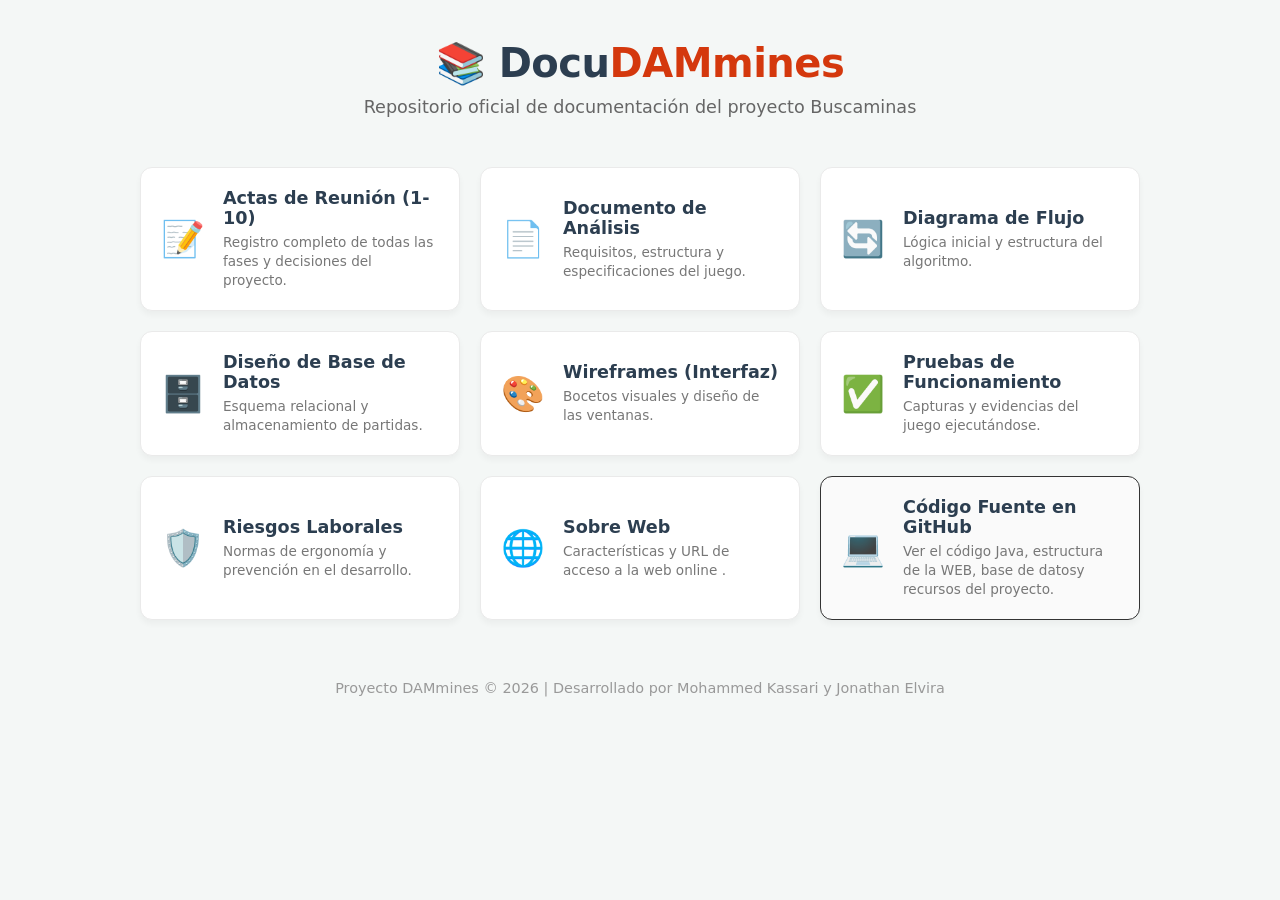
==== docs/index.html @ 262d8f47 "Actualizacion en el proyecto Java 1.0" ====
<!DOCTYPE html>
<html lang="es">
<head>
    <meta charset="UTF-8">
    <meta name="viewport" content="width=device-width, initial-scale=1.0">
    <title>Documentación - DAMmines</title>
    <style>
        :root {
            --primary: #2c3e50;
            --accent: #d4380d;
            --bg: #f4f7f6;
            --card-bg: #ffffff;
            --text: #333333;
        }
        
        * {
            box-sizing: border-box;
            margin: 0;
            padding: 0;
        }

        body {
            font-family: 'Segoe UI', system-ui, -apple-system, sans-serif;
            background-color: var(--bg);
            color: var(--text);
            padding: 40px 20px;
        }

        .header {
            text-align: center;
            margin-bottom: 50px;
        }

        .header h1 {
            color: var(--primary);
            font-size: 2.5rem;
            margin-bottom: 10px;
            letter-spacing: -0.5px;
        }

        .header h1 span {
            color: var(--accent);
        }

        .header p {
            color: #666;
            font-size: 1.1rem;
        }

        .grid-container {
            display: grid;
            grid-template-columns: repeat(auto-fit, minmax(300px, 1fr));
            gap: 20px;
            max-width: 1000px;
            margin: 0 auto;
        }

        .card {
            background: var(--card-bg);
            border-radius: 12px;
            padding: 20px;
            text-decoration: none;
            color: var(--text);
            display: flex;
            align-items: center;
            gap: 18px;
            box-shadow: 0 4px 6px rgba(0,0,0,0.04);
            border: 1px solid #eaeaea;
            transition: all 0.3s ease;
        }

        .card:hover {
            transform: translateY(-5px);
            box-shadow: 0 10px 20px rgba(0,0,0,0.1);
            border-color: var(--accent);
        }
        
        .card.github {
            border-color: #333;
            background-color: #fafafa;
        }

        .card.github:hover {
            border-color: #000;
            background-color: #fff;
        }

        .icon {
            font-size: 2.2rem;
        }

        .info h2 {
            font-size: 1.1rem;
            margin-bottom: 5px;
            color: var(--primary);
        }

        .info p {
            font-size: 0.85rem;
            color: #777;
            line-height: 1.4;
        }

        footer {
            text-align: center;
            margin-top: 60px;
            font-size: 0.9rem;
            color: #999;
        }
    </style>
</head>
<body>

    <div class="header">
        <h1>📚 Docu<span>DAMmines</span></h1>
        <p>Repositorio oficial de documentación del proyecto Buscaminas</p>
    </div>

    <div class="grid-container">
        
        <a href="Actas1-10(Mohammed y Jonathan).pdf" class="card" target="_blank">
            <div class="icon">📝</div>
            <div class="info">
                <h2>Actas de Reunión (1-10)</h2>
                <p>Registro completo de todas las fases y decisiones del proyecto.</p>
            </div>
        </a>

        <a href="DocumentoAnalisisBuscamina.pdf" class="card" target="_blank">
            <div class="icon">📄</div>
            <div class="info">
                <h2>Documento de Análisis</h2>
                <p>Requisitos, estructura y especificaciones del juego.</p>
            </div>
        </a>

        <a href="Diagrama de Flujo Inicial-(Mohammed K. y Jonathan E.).pdf" class="card" target="_blank">
            <div class="icon">🔄</div>
            <div class="info">
                <h2>Diagrama de Flujo</h2>
                <p>Lógica inicial y estructura del algoritmo.</p>
            </div>
        </a>

        <a href="BBDD(Mohammed y Jonathan).pdf" class="card" target="_blank">
            <div class="icon">🗄️</div>
            <div class="info">
                <h2>Diseño de Base de Datos</h2>
                <p>Esquema relacional y almacenamiento de partidas.</p>
            </div>
        </a>

        <a href="Wireframes(Mohammed y Jonathan).png" class="card" target="_blank">
            <div class="icon">🎨</div>
            <div class="info">
                <h2>Wireframes (Interfaz)</h2>
                <p>Bocetos visuales y diseño de las ventanas.</p>
            </div>
        </a>

        <a href="PRUEBA DEL FUNCIONAMIENTO DEL PROYECTO CON CAPTURAS.pdf" class="card" target="_blank">
            <div class="icon">✅</div>
            <div class="info">
                <h2>Pruebas de Funcionamiento</h2>
                <p>Capturas y evidencias del juego ejecutándose.</p>
            </div>
        </a>

        <a href="Prevencion de RiesgosLaborales.pdf" class="card" target="_blank">
            <div class="icon">🛡️</div>
            <div class="info">
                <h2>Riesgos Laborales</h2>
                <p>Normas de ergonomía y prevención en el desarrollo.</p>
            </div>
        </a>

        <a href="URLwebDAMmines.pdf" class="card" target="_blank">
            <div class="icon">🌐</div>
            <div class="info">
                <h2>Sobre Web</h2>
                <p>Características y URL de acceso a la web online .</p>
            </div>
        </a>

        <a href="https://github.com/moha-mkdir/Buscaminas_Project" class="card github" target="_blank">
            <div class="icon">💻</div>
            <div class="info">
                <h2>Código Fuente en GitHub</h2>
                <p>Ver el código Java, estructura de la WEB, base de datosy recursos del proyecto.</p>
            </div>
        </a>

    </div>

    <footer>
        Proyecto DAMmines © 2026 | Desarrollado por Mohammed Kassari y Jonathan Elvira
    </footer>

</body>
</html>
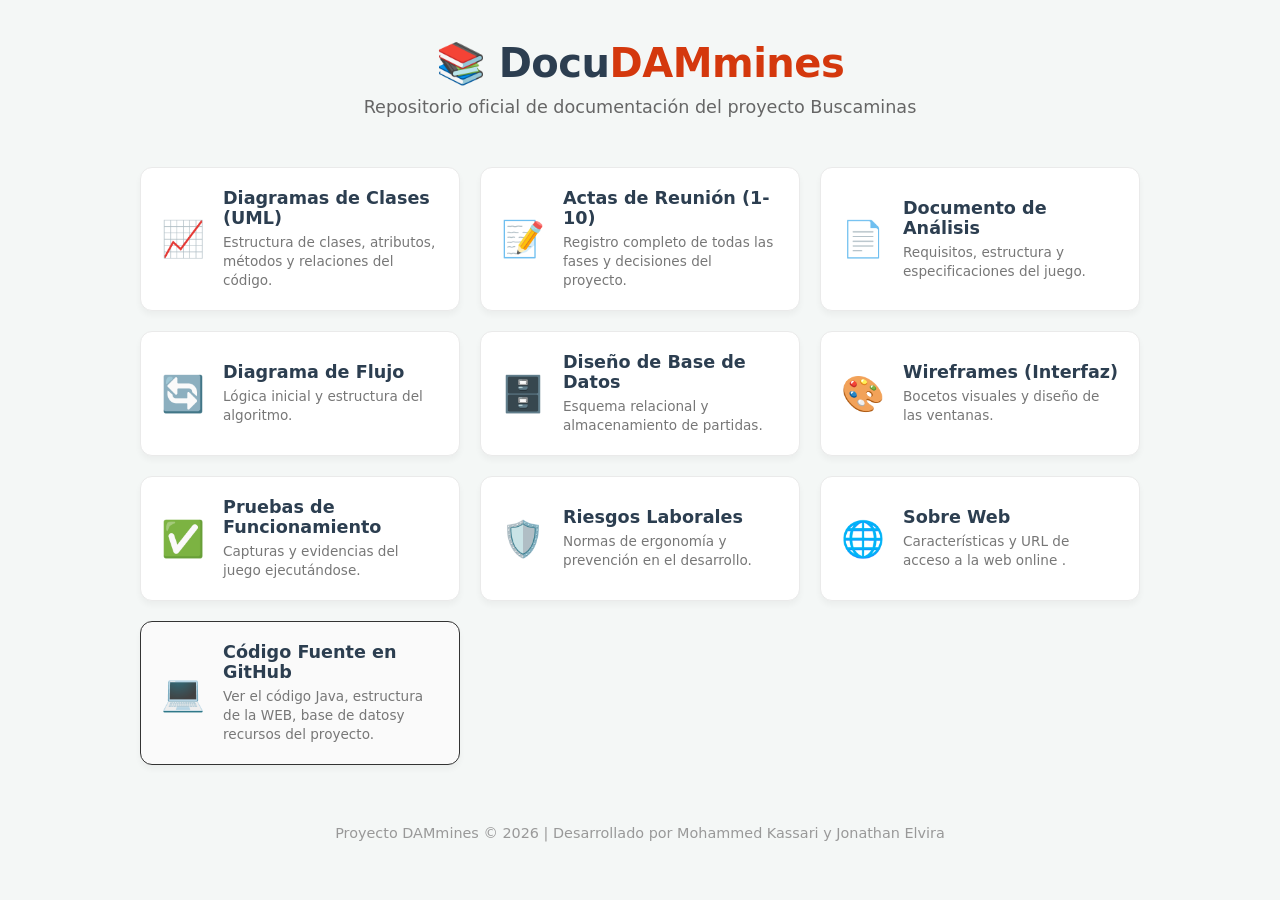
==== commit e2bd879b: "Añadido UML a docs y index html actalizado para GitHub Pages" ====
--- a/docs/index.html
+++ b/docs/index.html
@@ -117,6 +117,14 @@
     </div>
 
     <div class="grid-container">
+
+        <a href="UMLBuscaminas.jpg" class="card" target="_blank">
+            <div class="icon">📈</div>
+            <div class="info">
+                <h2>Diagramas de Clases (UML)</h2>
+                <p>Estructura de clases, atributos, métodos y relaciones del código.</p>
+            </div>
+        </a>
         
         <a href="Actas1-10(Mohammed y Jonathan).pdf" class="card" target="_blank">
             <div class="icon">📝</div>
